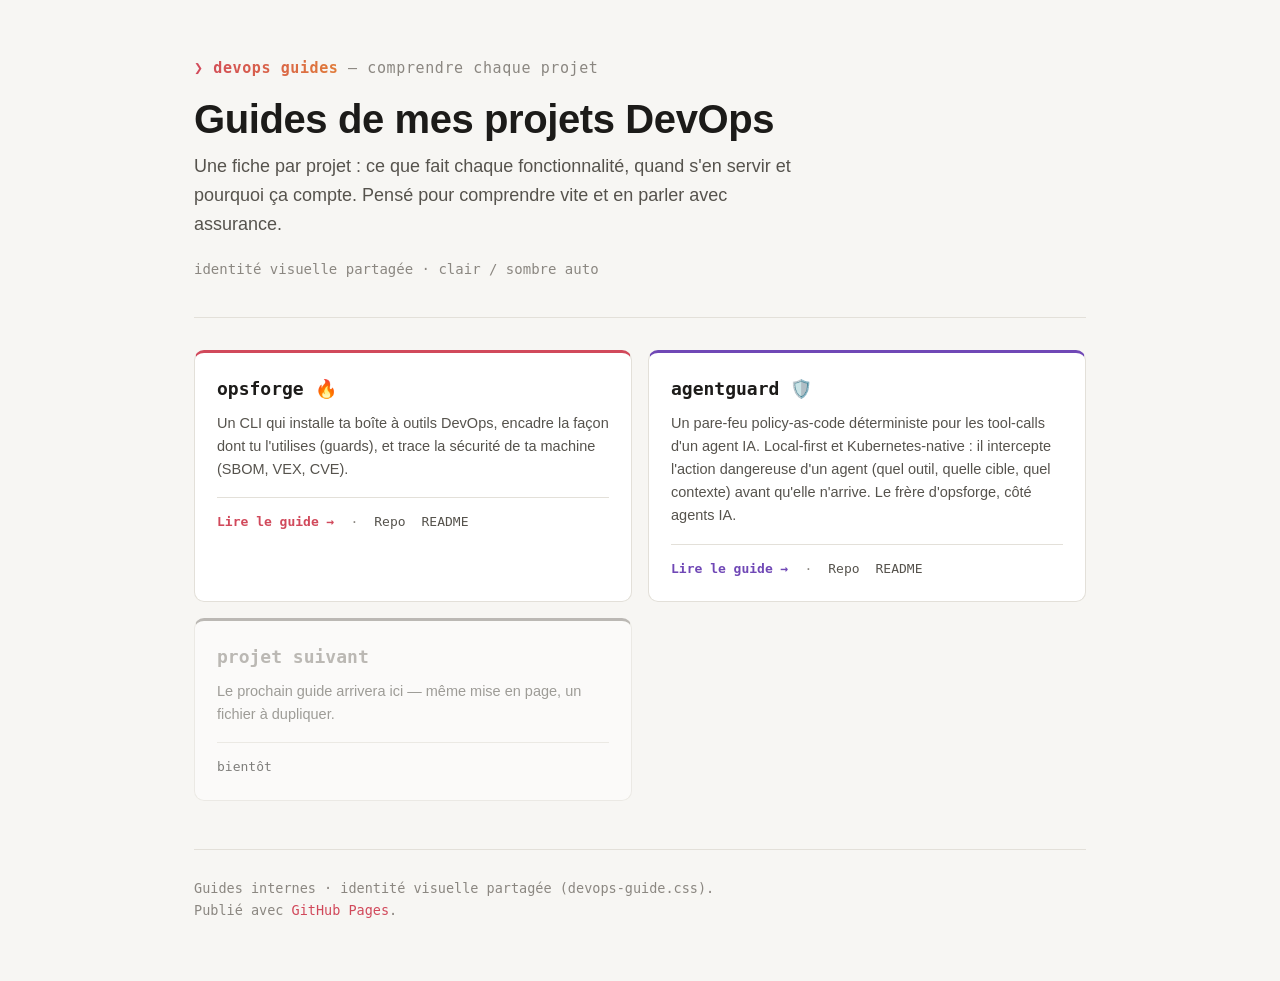
==== index.html @ b91005b6 "docs: list agentguard on the hub index" ====
<!DOCTYPE html>
<html lang="fr">
<head>
<meta charset="utf-8">
<meta name="viewport" content="width=device-width, initial-scale=1">
<title>DevOps — guides de projets</title>
<link rel="stylesheet" href="devops-guide.css">
<style>
  :root { --accent: #d1495b; --accent-2: #e07b39; }
  .grid { display: grid; grid-template-columns: repeat(auto-fill, minmax(300px, 1fr)); gap: 16px; margin-top: 8px; }
  .proj {
    display: flex; flex-direction: column;
    background: var(--surface); border: 1px solid var(--line);
    border-radius: var(--radius); padding: 22px; border-top: 3px solid var(--dot);
    transition: border-color .15s;
  }
  .proj:hover { border-color: var(--dot); }
  .proj .name { font-family: var(--mono); font-weight: 700; font-size: 18px; }
  .proj .desc { color: var(--ink-soft); font-size: 14.5px; margin-top: 8px; }
  /* la rangée de liens en bas de carte */
  .proj .links {
    display: flex; flex-wrap: wrap; gap: 8px 16px; align-items: center;
    margin-top: 16px; padding-top: 14px; border-top: 1px solid var(--line);
    font-family: var(--mono); font-size: 13px;
  }
  .proj .links a { color: var(--dot); text-decoration: none; }
  .proj .links a:hover { text-decoration: underline; }
  .proj .links a.muted { color: var(--ink-soft); }
  .proj .links .sep { color: var(--ink-faint); }
  .soon { opacity: .55; }
  .soon .name, .soon .links a { color: var(--ink-faint) !important; }
</style>
</head>
<body>
<div class="wrap">

  <header>
    <div class="brand"><b>❯ devops guides</b> — comprendre chaque projet</div>
    <h1>Guides de mes projets DevOps</h1>
    <p class="lede">Une fiche par projet : ce que fait chaque fonctionnalité, quand s'en servir et pourquoi ça compte. Pensé pour comprendre vite et en parler avec assurance.</p>
    <div class="meta">identité visuelle partagée · clair / sombre auto</div>
  </header>

  <div class="grid" style="margin-top:32px;">

    <article class="proj" style="--dot:var(--accent)">
      <div class="name">opsforge 🔥</div>
      <div class="desc">Un CLI qui installe ta boîte à outils DevOps, encadre la façon dont tu l'utilises (guards), et trace la sécurité de ta machine (SBOM, VEX, CVE).</div>
      <div class="links">
        <a href="opsforge-guide.html"><strong>Lire le guide →</strong></a>
        <span class="sep">·</span>
        <a class="muted" href="https://github.com/Mrg77/opsforge" target="_blank" rel="noopener">Repo</a>
        <a class="muted" href="https://github.com/Mrg77/opsforge#readme" target="_blank" rel="noopener">README</a>
      </div>
    </article>

    <article class="proj" style="--dot:var(--d-2)">
      <div class="name">agentguard 🛡️</div>
      <div class="desc">Un pare-feu policy-as-code déterministe pour les tool-calls d'un agent IA. Local-first et Kubernetes-native : il intercepte l'action dangereuse d'un agent (quel outil, quelle cible, quel contexte) avant qu'elle n'arrive. Le frère d'opsforge, côté agents IA.</div>
      <div class="links">
        <a href="agentguard-guide.html"><strong>Lire le guide →</strong></a>
        <span class="sep">·</span>
        <a class="muted" href="https://github.com/Mrg77/agentguard" target="_blank" rel="noopener">Repo</a>
        <a class="muted" href="https://github.com/Mrg77/agentguard#readme" target="_blank" rel="noopener">README</a>
      </div>
    </article>

    <article class="proj soon" style="--dot:var(--ink-faint)">
      <div class="name">projet suivant</div>
      <div class="desc">Le prochain guide arrivera ici — même mise en page, un fichier à dupliquer.</div>
      <div class="links"><span>bientôt</span></div>
    </article>

  </div>

  <footer>
    Guides internes · identité visuelle partagée (devops-guide.css).<br>
    Publié avec <a class="plain" href="https://pages.github.com/">GitHub Pages</a>.
  </footer>

</div>
</body>
</html>
---- devops-guide.css ----
/* ============================================================================
   DevOps Project Guide — design system partagé
   ----------------------------------------------------------------------------
   Une seule feuille de style pour donner la même identité visuelle à toutes
   tes pages de guide projet. Duplique une page, change le contenu, garde ce
   fichier tel quel.

   Comment personnaliser la couleur d'accent par projet :
     dans le HEAD de la page, apres ce CSS, ajoute une balise style avec
       :root { --accent: #4f9cd0; --accent-2: #6fd0c0; }
   ========================================================================== */

:root {
  /* --- neutres (chauds, choisis, pas du gris pur) --- */
  --bg:        #f7f6f3;
  --surface:   #ffffff;
  --surface-2: #f0eee9;
  --ink:       #1c1b19;
  --ink-soft:  #56534d;
  --ink-faint: #8b8781;
  --line:      #e3e0d9;
  --code-bg:   #f4f2ee;
  --code-ink:  #7a2231;

  /* --- accent du projet (surcharge par page) --- */
  --accent:    #d1495b;
  --accent-2:  #e07b39;

  /* --- couleurs de domaine (catégoriser les sections) --- */
  --d-1: #2f6f4f;   /* vert   */
  --d-2: #7048b6;   /* violet */
  --d-3: #b5532a;   /* orange */
  --d-4: #2a6b8f;   /* bleu   */
  --d-5: #8a6d1f;   /* ocre   */

  /* --- sémantique (état : bon / attention / critique) --- */
  --good: #2f6f4f;
  --warn: #b07d1a;
  --crit: #b23a48;

  --radius: 10px;
  --maxw: 940px;
  --mono: ui-monospace, "SF Mono", "JetBrains Mono", "DejaVu Sans Mono", monospace;
  --sans: -apple-system, BlinkMacSystemFont, "Segoe UI", Roboto, Helvetica, Arial, sans-serif;
}

@media (prefers-color-scheme: dark) {
  :root {
    --bg:#14171c; --surface:#1b1f26; --surface-2:#21262e; --ink:#ecebe8;
    --ink-soft:#b3b0a9; --ink-faint:#7d7a73; --line:#2a2f38;
    --code-bg:#12151a; --code-ink:#ff9db0;
    --accent:#ff6b81; --accent-2:#ff9d3d;
    --d-1:#4fb07a; --d-2:#b18cf0; --d-3:#f0894f; --d-4:#5aa9d0; --d-5:#d8b84a;
    --good:#4fb07a; --warn:#e0b34a; --crit:#ff6b81;
  }
}
/* le toggle de thème du lecteur doit gagner sur la préférence OS, dans les 2 sens */
:root[data-theme="light"] {
  --bg:#f7f6f3; --surface:#ffffff; --surface-2:#f0eee9; --ink:#1c1b19;
  --ink-soft:#56534d; --ink-faint:#8b8781; --line:#e3e0d9; --code-bg:#f4f2ee; --code-ink:#7a2231;
  --accent:#d1495b; --accent-2:#e07b39;
  --d-1:#2f6f4f; --d-2:#7048b6; --d-3:#b5532a; --d-4:#2a6b8f; --d-5:#8a6d1f;
  --good:#2f6f4f; --warn:#b07d1a; --crit:#b23a48;
}
:root[data-theme="dark"] {
  --bg:#14171c; --surface:#1b1f26; --surface-2:#21262e; --ink:#ecebe8;
  --ink-soft:#b3b0a9; --ink-faint:#7d7a73; --line:#2a2f38; --code-bg:#12151a; --code-ink:#ff9db0;
  --accent:#ff6b81; --accent-2:#ff9d3d;
  --d-1:#4fb07a; --d-2:#b18cf0; --d-3:#f0894f; --d-4:#5aa9d0; --d-5:#d8b84a;
  --good:#4fb07a; --warn:#e0b34a; --crit:#ff6b81;
}

* { box-sizing: border-box; }
html { scroll-behavior: smooth; }
@media (prefers-reduced-motion: reduce) { html { scroll-behavior: auto; } }

body {
  margin: 0; background: var(--bg); color: var(--ink);
  font-family: var(--sans); line-height: 1.6;
  -webkit-font-smoothing: antialiased;
}
.wrap { max-width: var(--maxw); margin: 0 auto; padding: 0 24px; }

/* ---- en-tête ---- */
header { padding: 56px 0 36px; border-bottom: 1px solid var(--line); }
.brand { font-family: var(--mono); font-size: 15px; letter-spacing: .04em; color: var(--ink-faint); }
.brand b {
  color: transparent; font-weight: 800;
  background: linear-gradient(90deg, var(--accent), var(--accent-2));
  -webkit-background-clip: text; background-clip: text;
}
h1 {
  font-size: clamp(28px, 5vw, 40px); line-height: 1.15; margin: 16px 0 10px;
  text-wrap: balance; letter-spacing: -0.01em;
}
.lede { font-size: 18px; color: var(--ink-soft); max-width: 62ch; margin: 0; }
.meta { margin-top: 20px; font-size: 14px; color: var(--ink-faint); font-family: var(--mono); }

/* ---- encadré pitch ---- */
.pitch {
  margin: 32px 0; padding: 20px 22px; background: var(--surface);
  border: 1px solid var(--line); border-left: 3px solid var(--accent);
  border-radius: var(--radius);
}
.pitch p { margin: 0; font-size: 16.5px; }
.pitch strong { color: var(--accent); }

/* ---- intro courte au-dessus d'un bloc ---- */
.intro { color: var(--ink-soft); font-size: 15.5px; max-width: 62ch; }

/* ---- triptyque (3 rôles / 3 piliers) ---- */
.trio { display: grid; grid-template-columns: repeat(3, 1fr); gap: 14px; margin: 8px 0 4px; }
@media (max-width: 680px) { .trio { grid-template-columns: 1fr; } }
.trio .t { background: var(--surface); border: 1px solid var(--line); border-radius: var(--radius); padding: 16px 18px; }
.trio .t .ic { font-size: 22px; }
.trio .t h4 { margin: 8px 0 4px; font-size: 16px; }
.trio .t p { margin: 0; font-size: 14.5px; color: var(--ink-soft); }

/* ---- navigation par domaine (pastilles colorées) ---- */
nav.toc { margin: 28px 0 8px; display: flex; flex-wrap: wrap; gap: 8px; }
nav.toc a {
  text-decoration: none; font-size: 13.5px; font-family: var(--mono);
  padding: 6px 11px; border-radius: 999px; border: 1px solid var(--line);
  color: var(--ink-soft); background: var(--surface); transition: border-color .15s, color .15s;
}
nav.toc a:hover { border-color: var(--dot); color: var(--ink); }
nav.toc a::before {
  content: ""; display: inline-block; width: 8px; height: 8px; border-radius: 50%;
  background: var(--dot); margin-right: 7px; vertical-align: middle;
}

/* ---- sections de domaine ---- */
section.domain { padding: 40px 0 8px; border-top: 1px solid var(--line); margin-top: 20px; }
section.domain:first-of-type { border-top: none; }
.domain-head { display: flex; align-items: baseline; gap: 12px; flex-wrap: wrap; }
.domain-head h2 {
  font-size: 22px; margin: 0; letter-spacing: -0.01em;
  padding-left: 14px; border-left: 4px solid var(--dot);
}
.domain-head .count { font-family: var(--mono); font-size: 13px; color: var(--ink-faint); }
.domain-sub { color: var(--ink-soft); margin: 10px 0 24px; max-width: 60ch; font-size: 15.5px; padding-left: 14px; }

/* ---- carte de fonctionnalité ---- */
.cards { display: grid; gap: 16px; }
.card {
  background: var(--surface); border: 1px solid var(--line);
  border-radius: var(--radius); padding: 20px 22px; position: relative;
  border-top: 3px solid var(--dot);
}
.cmd {
  font-family: var(--mono); font-size: 15px; font-weight: 600;
  color: var(--code-ink); background: var(--code-bg);
  padding: 5px 10px; border-radius: 6px; display: inline-block;
  border: 1px solid var(--line); word-break: break-word;
}
.card h3 { margin: 0 0 6px; font-size: 15px; font-family: var(--mono); font-weight: 600; }
.rows { display: grid; gap: 10px; margin-top: 14px; }
.row { display: grid; grid-template-columns: 130px 1fr; gap: 12px; align-items: start; }
@media (max-width: 560px) { .row { grid-template-columns: 1fr; gap: 3px; } }
.row .k {
  font-size: 12px; text-transform: uppercase; letter-spacing: .06em;
  color: var(--dot); font-weight: 700; padding-top: 2px;
}
.row .v { color: var(--ink-soft); font-size: 15px; }
.row .v strong { color: var(--ink); font-weight: 600; }

/* ---- encadré secondaire (note, astuce, "à retenir") ---- */
.note {
  margin-top: 14px; padding: 12px 14px; border-radius: 8px;
  background: var(--surface-2); font-size: 14px; color: var(--ink-soft);
  border: 1px dashed var(--line);
}
.note b { color: var(--accent); font-weight: 700; }

/* ---- pastilles d'état / de tag ---- */
.pill {
  display: inline-block; font-family: var(--mono); font-size: 11.5px; font-weight: 700;
  padding: 2px 8px; border-radius: 999px; letter-spacing: .02em; vertical-align: middle;
}
.pill.accent { color: var(--accent); background: color-mix(in srgb, var(--accent) 14%, transparent); }
.pill.tag    { color: var(--d-3);   background: color-mix(in srgb, var(--d-3) 16%, transparent); }
.pill.good   { color: var(--good);  background: color-mix(in srgb, var(--good) 16%, transparent); }
.pill.warn   { color: var(--warn);  background: color-mix(in srgb, var(--warn) 18%, transparent); }
.pill.crit   { color: var(--crit);  background: color-mix(in srgb, var(--crit) 16%, transparent); }

/* ---- bloc démo terminal ---- */
.demo-block { margin: 18px 0 6px; }
.demo-title {
  font-family: var(--mono); font-size: 12px; font-weight: 700; letter-spacing: .03em;
  text-transform: uppercase; color: var(--d-2); margin-bottom: 8px;
}
.term {
  font-family: var(--mono); font-size: 12.5px; line-height: 1.55;
  background: var(--code-bg); color: var(--ink); border: 1px solid var(--line);
  border-radius: 8px; padding: 14px 16px; overflow-x: auto; white-space: pre;
  tab-size: 2;
}
.term .c     { color: var(--ink-faint); font-style: italic; }   /* commentaire */
.term .s     { color: var(--d-1); }                             /* chaîne / flag */
.term .k2    { color: var(--d-4); }                             /* clé JSON */
.term .warn2 { color: var(--warn); font-weight: 700; }          /* action confirm */
.demo-cap { margin: 10px 2px 0; font-size: 13.5px; color: var(--ink-soft); }

/* ---- utilitaires ---- */
footer {
  margin-top: 48px; padding: 28px 0 60px; border-top: 1px solid var(--line);
  color: var(--ink-faint); font-size: 13.5px; font-family: var(--mono);
}
a.plain { color: var(--accent); text-decoration: none; }
a.plain:hover { text-decoration: underline; }
code.inline { font-family: var(--mono); font-size: .92em; background: var(--code-bg); padding: 1px 5px; border-radius: 4px; border: 1px solid var(--line); }
:focus-visible { outline: 2px solid var(--accent); outline-offset: 2px; border-radius: 4px; }
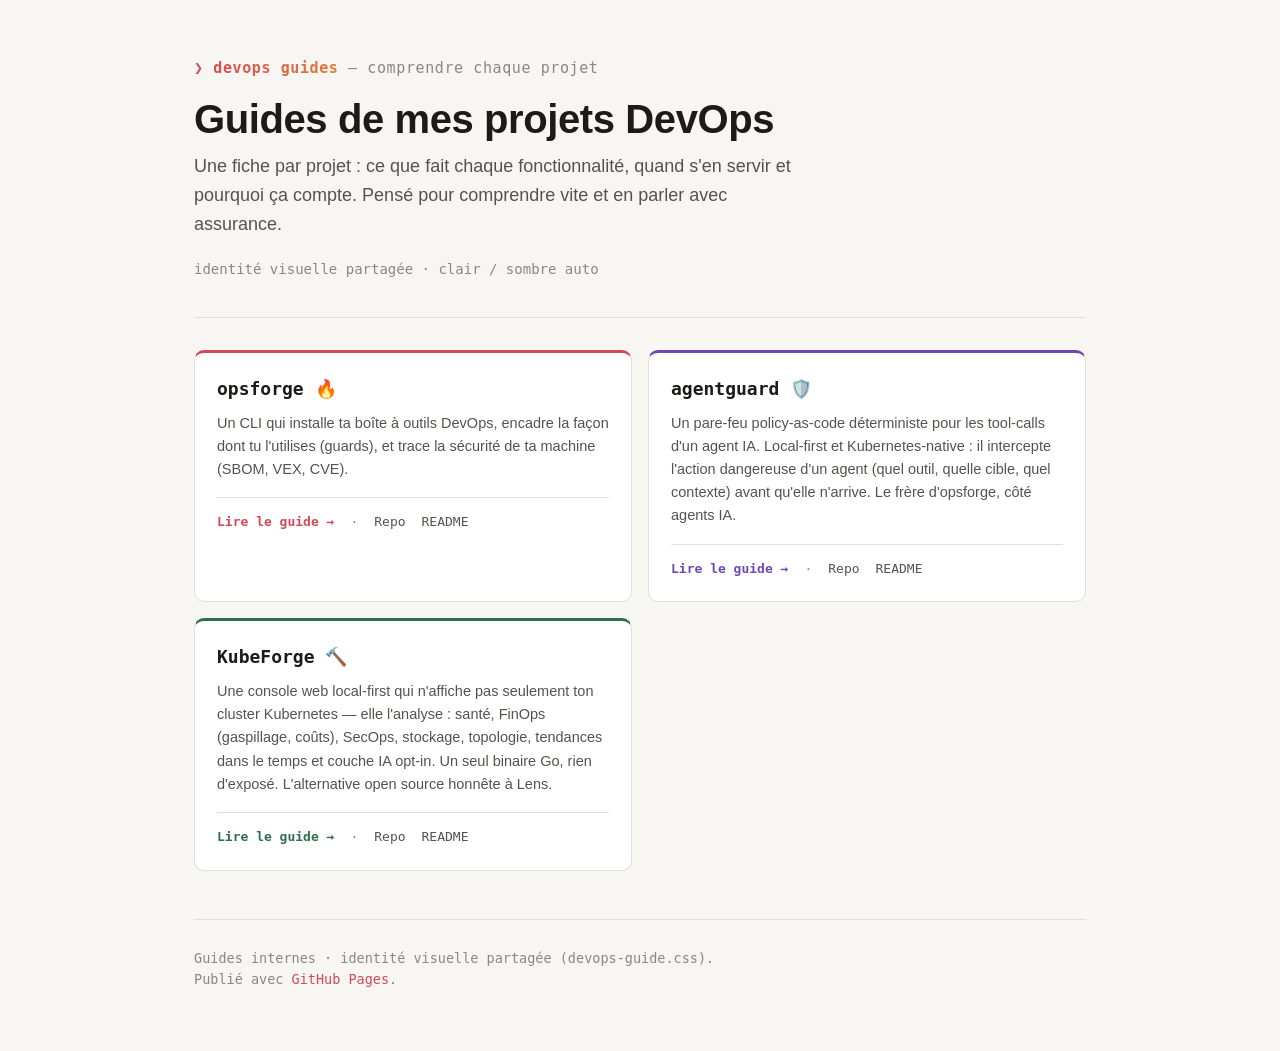
==== commit 08061921: "docs(kubeforge): add KubeForge card + full feature guide Third project joins the hub. The guide foll" ====
--- a/index.html
+++ b/index.html
@@ -65,10 +65,15 @@
       </div>
     </article>
 
-    <article class="proj soon" style="--dot:var(--ink-faint)">
-      <div class="name">projet suivant</div>
-      <div class="desc">Le prochain guide arrivera ici — même mise en page, un fichier à dupliquer.</div>
-      <div class="links"><span>bientôt</span></div>
+    <article class="proj" style="--dot:var(--d-1)">
+      <div class="name">KubeForge 🔨</div>
+      <div class="desc">Une console web local-first qui n'affiche pas seulement ton cluster Kubernetes — elle l'analyse : santé, FinOps (gaspillage, coûts), SecOps, stockage, topologie, tendances dans le temps et couche IA opt-in. Un seul binaire Go, rien d'exposé. L'alternative open source honnête à Lens.</div>
+      <div class="links">
+        <a href="kubeforge-guide.html"><strong>Lire le guide →</strong></a>
+        <span class="sep">·</span>
+        <a class="muted" href="https://github.com/Mrg77/kubeforge" target="_blank" rel="noopener">Repo</a>
+        <a class="muted" href="https://github.com/Mrg77/kubeforge#readme" target="_blank" rel="noopener">README</a>
+      </div>
     </article>
 
   </div>
--- a/devops-guide.css
+++ b/devops-guide.css
@@ -185,6 +185,8 @@
 
 /* ---- bloc démo terminal ---- */
 .demo-block { margin: 18px 0 6px; }
+/* encart qui compare deux modes (réutilise le style terminal) */
+.modes-note { margin: 6px 0 22px; }
 .demo-title {
   font-family: var(--mono); font-size: 12px; font-weight: 700; letter-spacing: .03em;
   text-transform: uppercase; color: var(--d-2); margin-bottom: 8px;
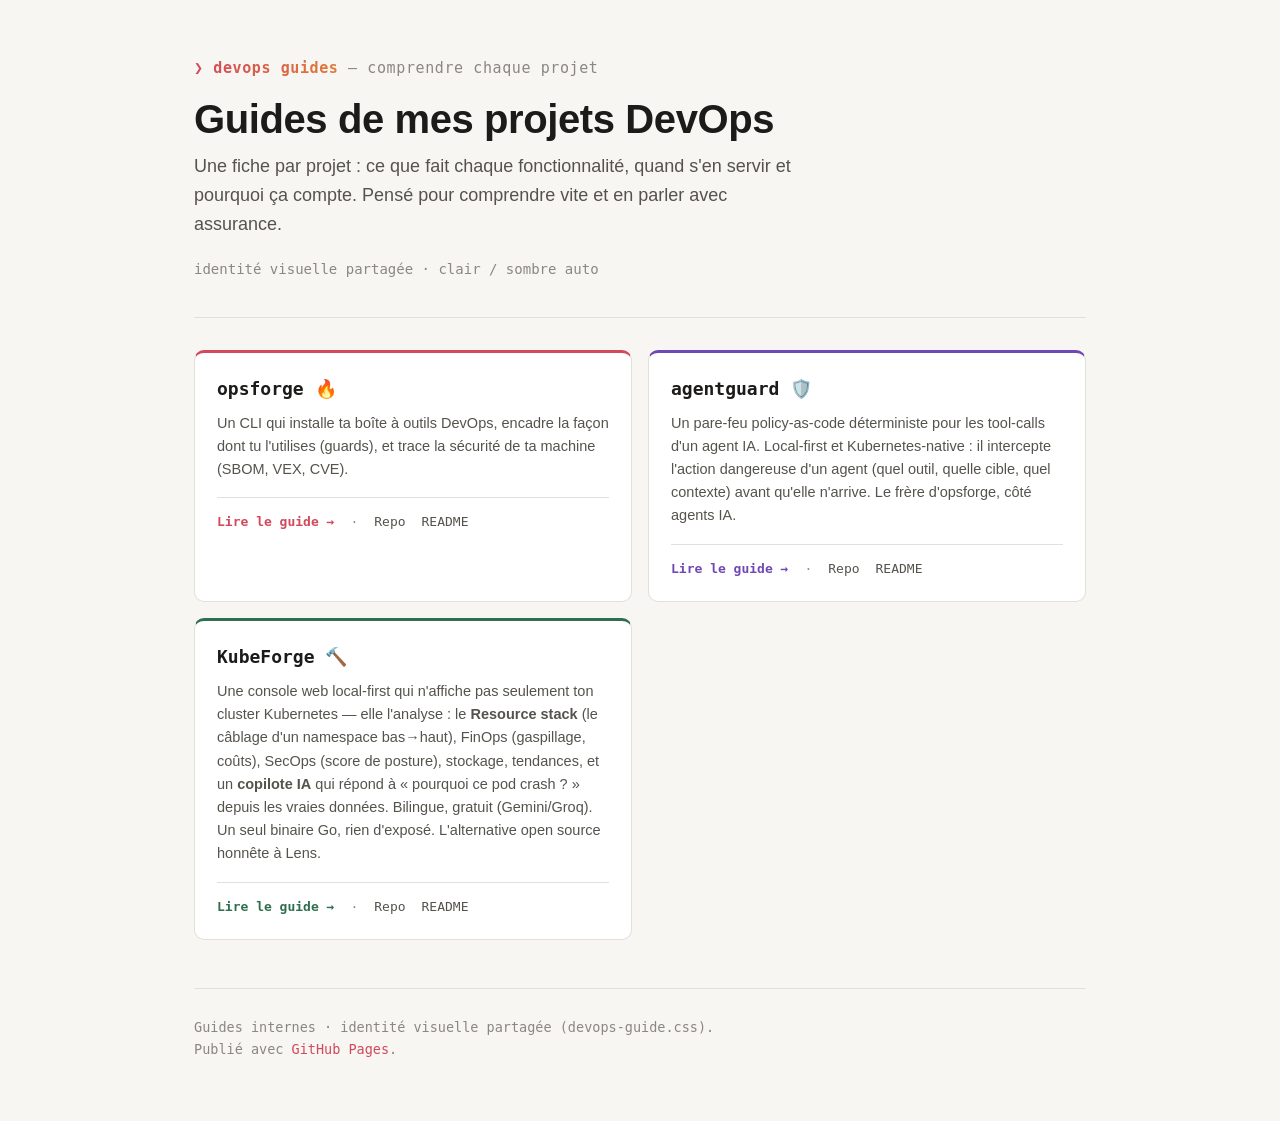
==== commit 6178ce4a: "docs: sharpen the KubeForge hub card with its flagship features Highlights the Resource stack and th" ====
--- a/index.html
+++ b/index.html
@@ -67,7 +67,7 @@
 
     <article class="proj" style="--dot:var(--d-1)">
       <div class="name">KubeForge 🔨</div>
-      <div class="desc">Une console web local-first qui n'affiche pas seulement ton cluster Kubernetes — elle l'analyse : santé, FinOps (gaspillage, coûts), SecOps, stockage, topologie, tendances dans le temps et couche IA opt-in. Un seul binaire Go, rien d'exposé. L'alternative open source honnête à Lens.</div>
+      <div class="desc">Une console web local-first qui n'affiche pas seulement ton cluster Kubernetes — elle l'analyse : le <strong>Resource stack</strong> (le câblage d'un namespace bas→haut), FinOps (gaspillage, coûts), SecOps (score de posture), stockage, tendances, et un <strong>copilote IA</strong> qui répond à « pourquoi ce pod crash ? » depuis les vraies données. Bilingue, gratuit (Gemini/Groq). Un seul binaire Go, rien d'exposé. L'alternative open source honnête à Lens.</div>
       <div class="links">
         <a href="kubeforge-guide.html"><strong>Lire le guide →</strong></a>
         <span class="sep">·</span>
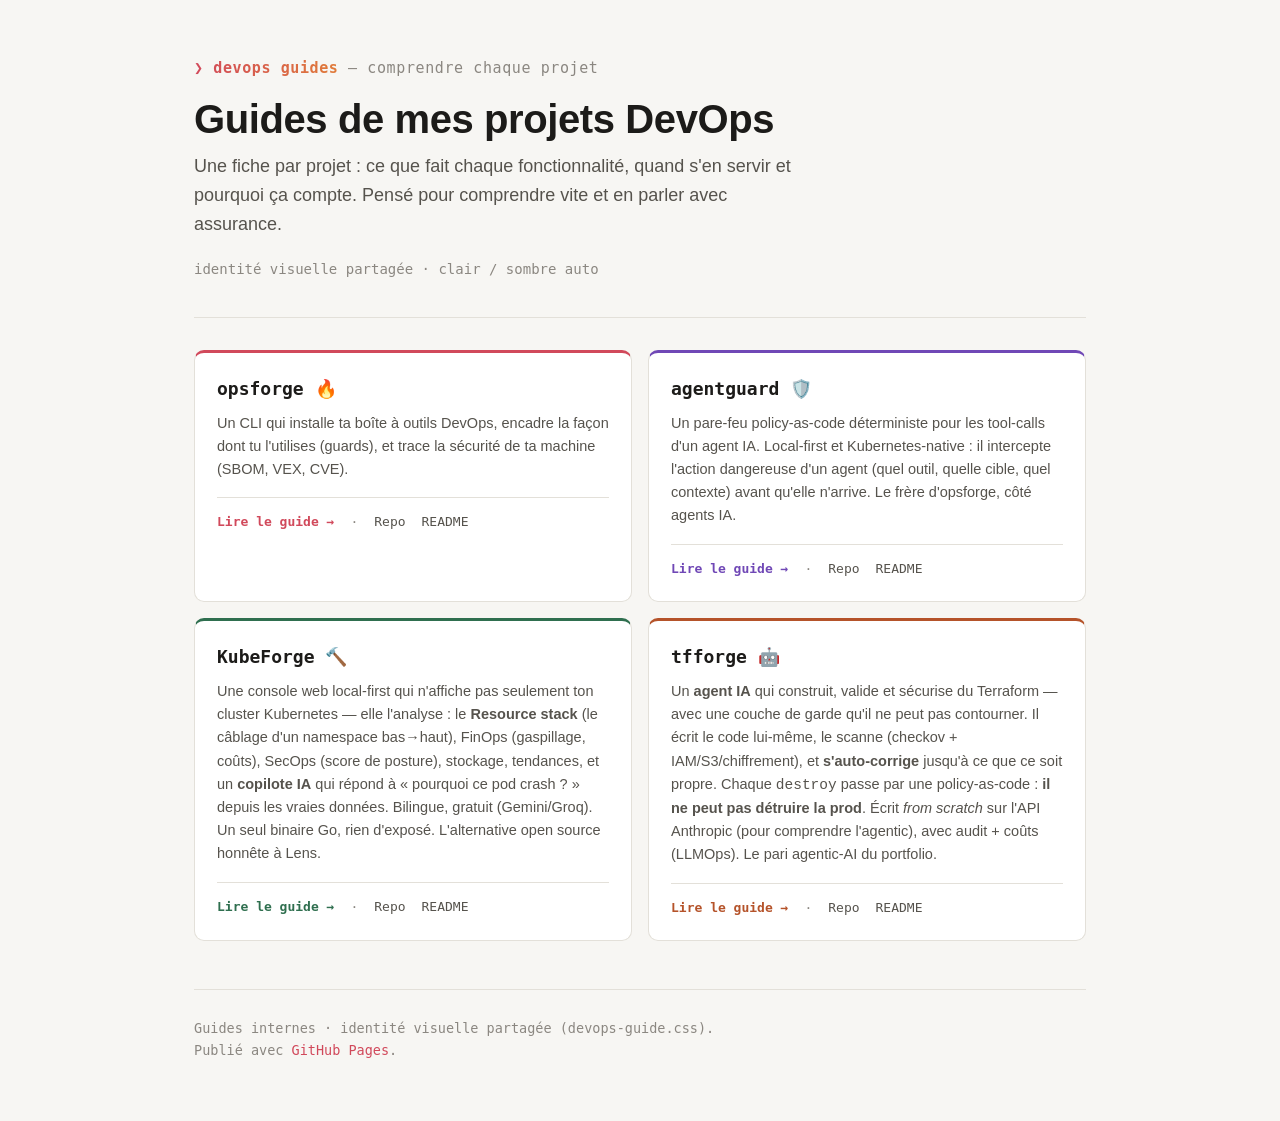
==== commit 109e6c85: "docs(tfforge): add tfforge guide + hub card The portfolio's agentic-AI project: a from-scratch Terra" ====
--- a/index.html
+++ b/index.html
@@ -76,6 +76,17 @@
       </div>
     </article>
 
+    <article class="proj" style="--dot:var(--d-3)">
+      <div class="name">tfforge 🤖</div>
+      <div class="desc">Un <strong>agent IA</strong> qui construit, valide et sécurise du Terraform — avec une couche de garde qu'il ne peut pas contourner. Il écrit le code lui-même, le scanne (checkov + IAM/S3/chiffrement), et <strong>s'auto-corrige</strong> jusqu'à ce que ce soit propre. Chaque <code>destroy</code> passe par une policy-as-code : <strong>il ne peut pas détruire la prod</strong>. Écrit <em>from scratch</em> sur l'API Anthropic (pour comprendre l'agentic), avec audit + coûts (LLMOps). Le pari agentic-AI du portfolio.</div>
+      <div class="links">
+        <a href="tfforge-guide.html"><strong>Lire le guide →</strong></a>
+        <span class="sep">·</span>
+        <a class="muted" href="https://github.com/Mrg77/tfforge" target="_blank" rel="noopener">Repo</a>
+        <a class="muted" href="https://github.com/Mrg77/tfforge#readme" target="_blank" rel="noopener">README</a>
+      </div>
+    </article>
+
   </div>
 
   <footer>
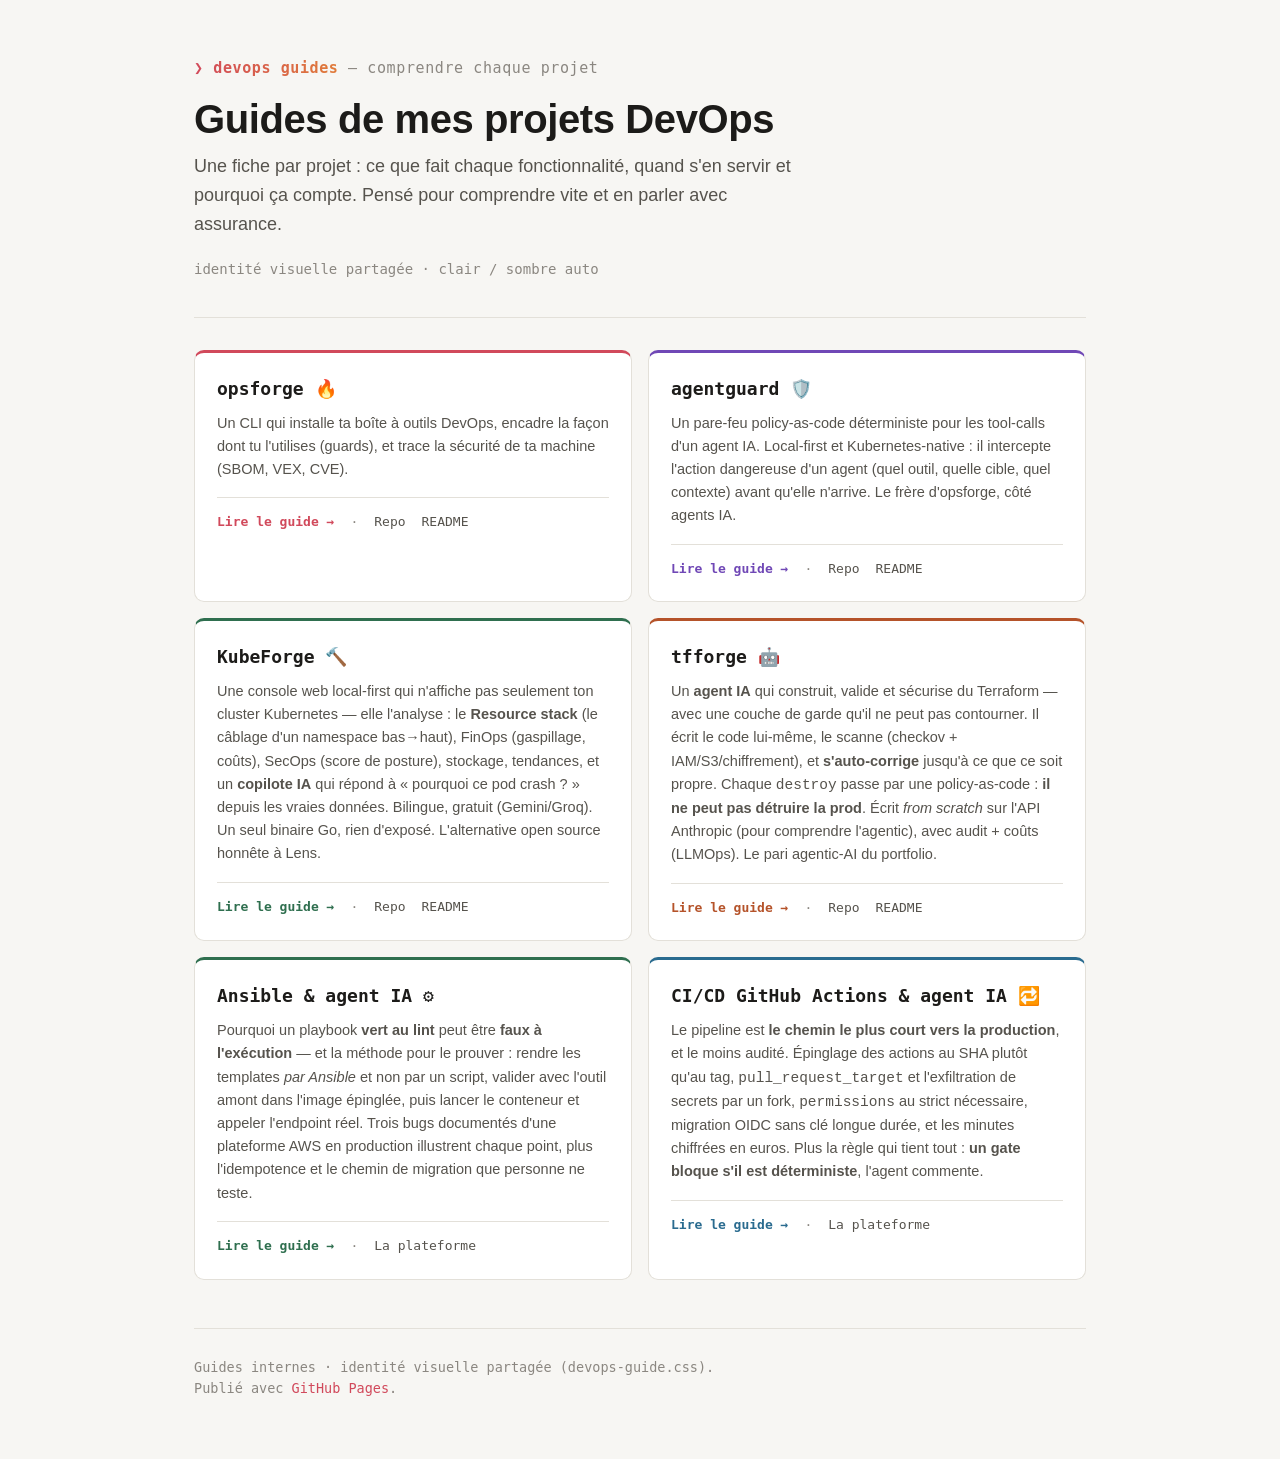
==== commit d714444e: "docs(ansible,ci): two practice guides — validating by running, hardening pipelines Two guides in the" ====
--- a/index.html
+++ b/index.html
@@ -87,6 +87,26 @@
       </div>
     </article>
 
+    <article class="proj" style="--dot:var(--d-1)">
+      <div class="name">Ansible &amp; agent IA ⚙️</div>
+      <div class="desc">Pourquoi un playbook <strong>vert au lint</strong> peut être <strong>faux à l'exécution</strong> — et la méthode pour le prouver : rendre les templates <em>par Ansible</em> et non par un script, valider avec l'outil amont dans l'image épinglée, puis lancer le conteneur et appeler l'endpoint réel. Trois bugs documentés d'une plateforme AWS en production illustrent chaque point, plus l'idempotence et le chemin de migration que personne ne teste.</div>
+      <div class="links">
+        <a href="ansforge-guide.html"><strong>Lire le guide →</strong></a>
+        <span class="sep">·</span>
+        <a class="muted" href="https://github.com/Mrg77/POC-TF" target="_blank" rel="noopener">La plateforme</a>
+      </div>
+    </article>
+
+    <article class="proj" style="--dot:var(--d-4)">
+      <div class="name">CI/CD GitHub Actions &amp; agent IA 🔁</div>
+      <div class="desc">Le pipeline est <strong>le chemin le plus court vers la production</strong>, et le moins audité. Épinglage des actions au SHA plutôt qu'au tag, <code>pull_request_target</code> et l'exfiltration de secrets par un fork, <code>permissions</code> au strict nécessaire, migration OIDC sans clé longue durée, et les minutes chiffrées en euros. Plus la règle qui tient tout : <strong>un gate bloque s'il est déterministe</strong>, l'agent commente.</div>
+      <div class="links">
+        <a href="ciforge-guide.html"><strong>Lire le guide →</strong></a>
+        <span class="sep">·</span>
+        <a class="muted" href="https://github.com/Mrg77/POC-TF" target="_blank" rel="noopener">La plateforme</a>
+      </div>
+    </article>
+
   </div>
 
   <footer>
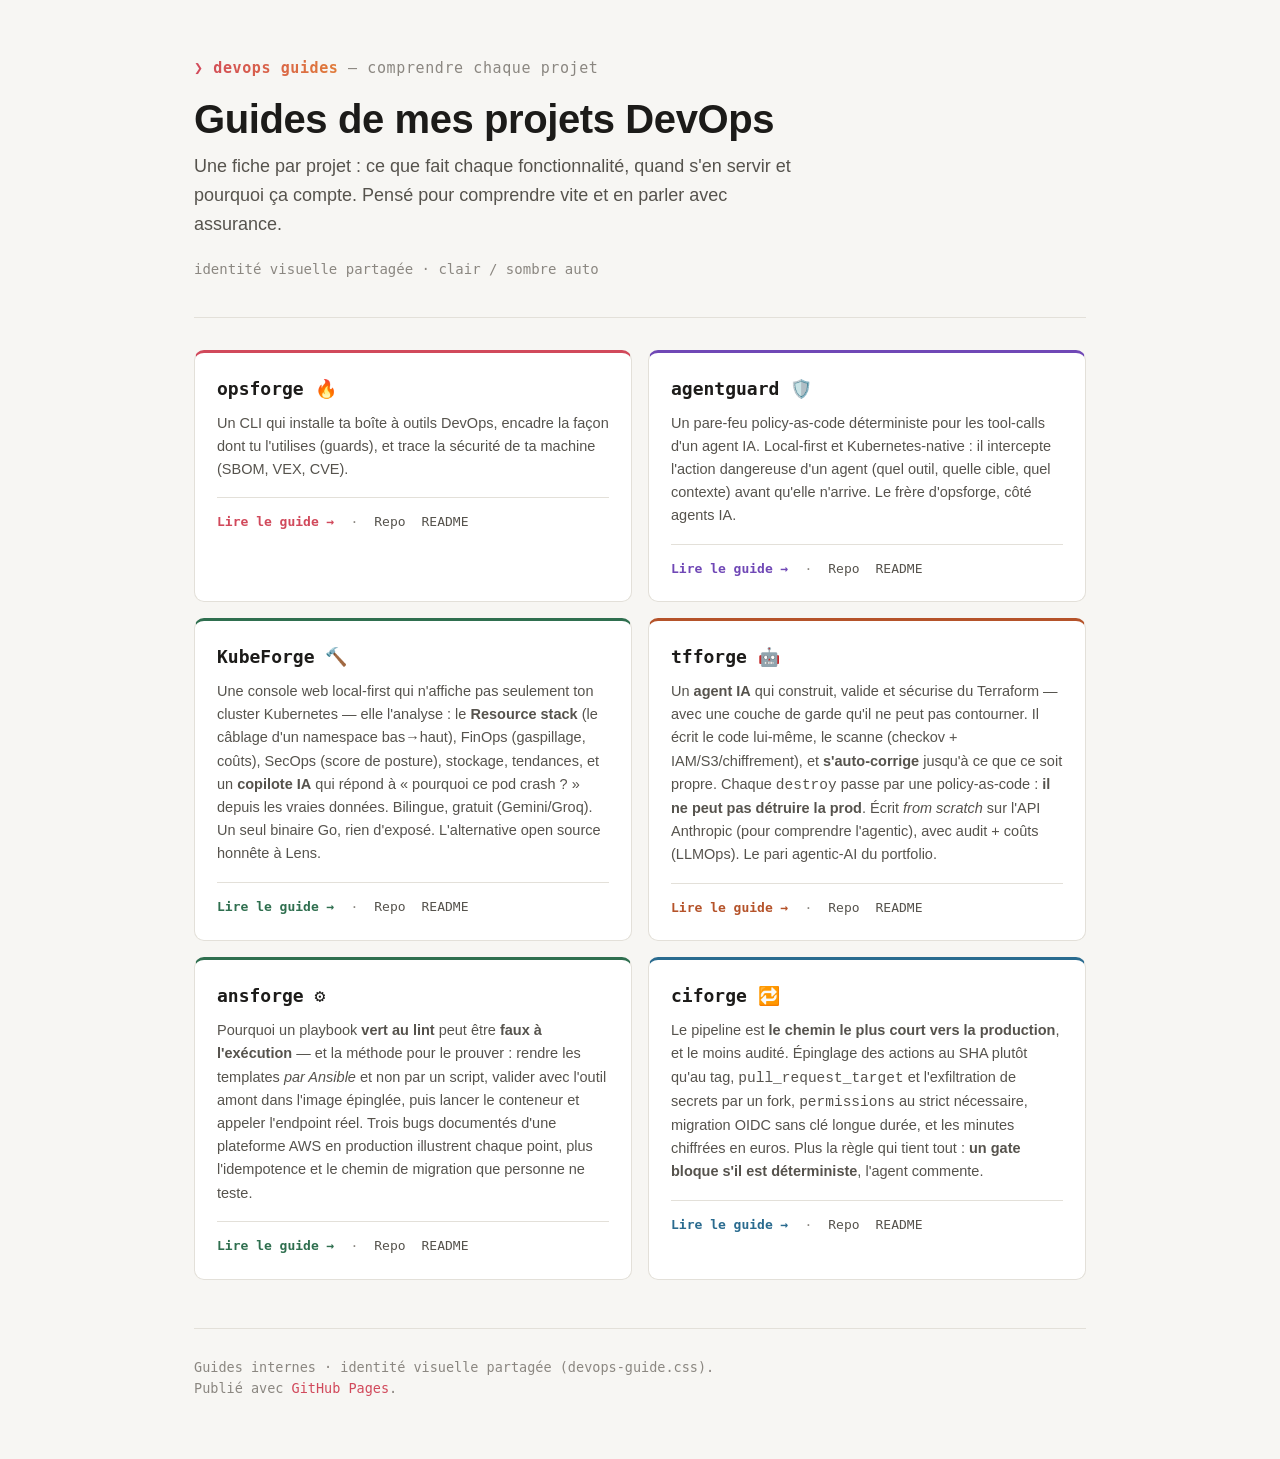
==== commit 1c283020: "docs(ansforge,ciforge): the tools now exist — point at their repos Both guides were written before t" ====
--- a/index.html
+++ b/index.html
@@ -88,22 +88,24 @@
     </article>
 
     <article class="proj" style="--dot:var(--d-1)">
-      <div class="name">Ansible &amp; agent IA ⚙️</div>
+      <div class="name">ansforge ⚙️</div>
       <div class="desc">Pourquoi un playbook <strong>vert au lint</strong> peut être <strong>faux à l'exécution</strong> — et la méthode pour le prouver : rendre les templates <em>par Ansible</em> et non par un script, valider avec l'outil amont dans l'image épinglée, puis lancer le conteneur et appeler l'endpoint réel. Trois bugs documentés d'une plateforme AWS en production illustrent chaque point, plus l'idempotence et le chemin de migration que personne ne teste.</div>
       <div class="links">
         <a href="ansforge-guide.html"><strong>Lire le guide →</strong></a>
         <span class="sep">·</span>
-        <a class="muted" href="https://github.com/Mrg77/POC-TF" target="_blank" rel="noopener">La plateforme</a>
+        <a class="muted" href="https://github.com/Mrg77/ansforge" target="_blank" rel="noopener">Repo</a>
+        <a class="muted" href="https://github.com/Mrg77/ansforge#readme" target="_blank" rel="noopener">README</a>
       </div>
     </article>
 
     <article class="proj" style="--dot:var(--d-4)">
-      <div class="name">CI/CD GitHub Actions &amp; agent IA 🔁</div>
+      <div class="name">ciforge 🔁</div>
       <div class="desc">Le pipeline est <strong>le chemin le plus court vers la production</strong>, et le moins audité. Épinglage des actions au SHA plutôt qu'au tag, <code>pull_request_target</code> et l'exfiltration de secrets par un fork, <code>permissions</code> au strict nécessaire, migration OIDC sans clé longue durée, et les minutes chiffrées en euros. Plus la règle qui tient tout : <strong>un gate bloque s'il est déterministe</strong>, l'agent commente.</div>
       <div class="links">
         <a href="ciforge-guide.html"><strong>Lire le guide →</strong></a>
         <span class="sep">·</span>
-        <a class="muted" href="https://github.com/Mrg77/POC-TF" target="_blank" rel="noopener">La plateforme</a>
+        <a class="muted" href="https://github.com/Mrg77/ciforge" target="_blank" rel="noopener">Repo</a>
+        <a class="muted" href="https://github.com/Mrg77/ciforge#readme" target="_blank" rel="noopener">README</a>
       </div>
     </article>
 
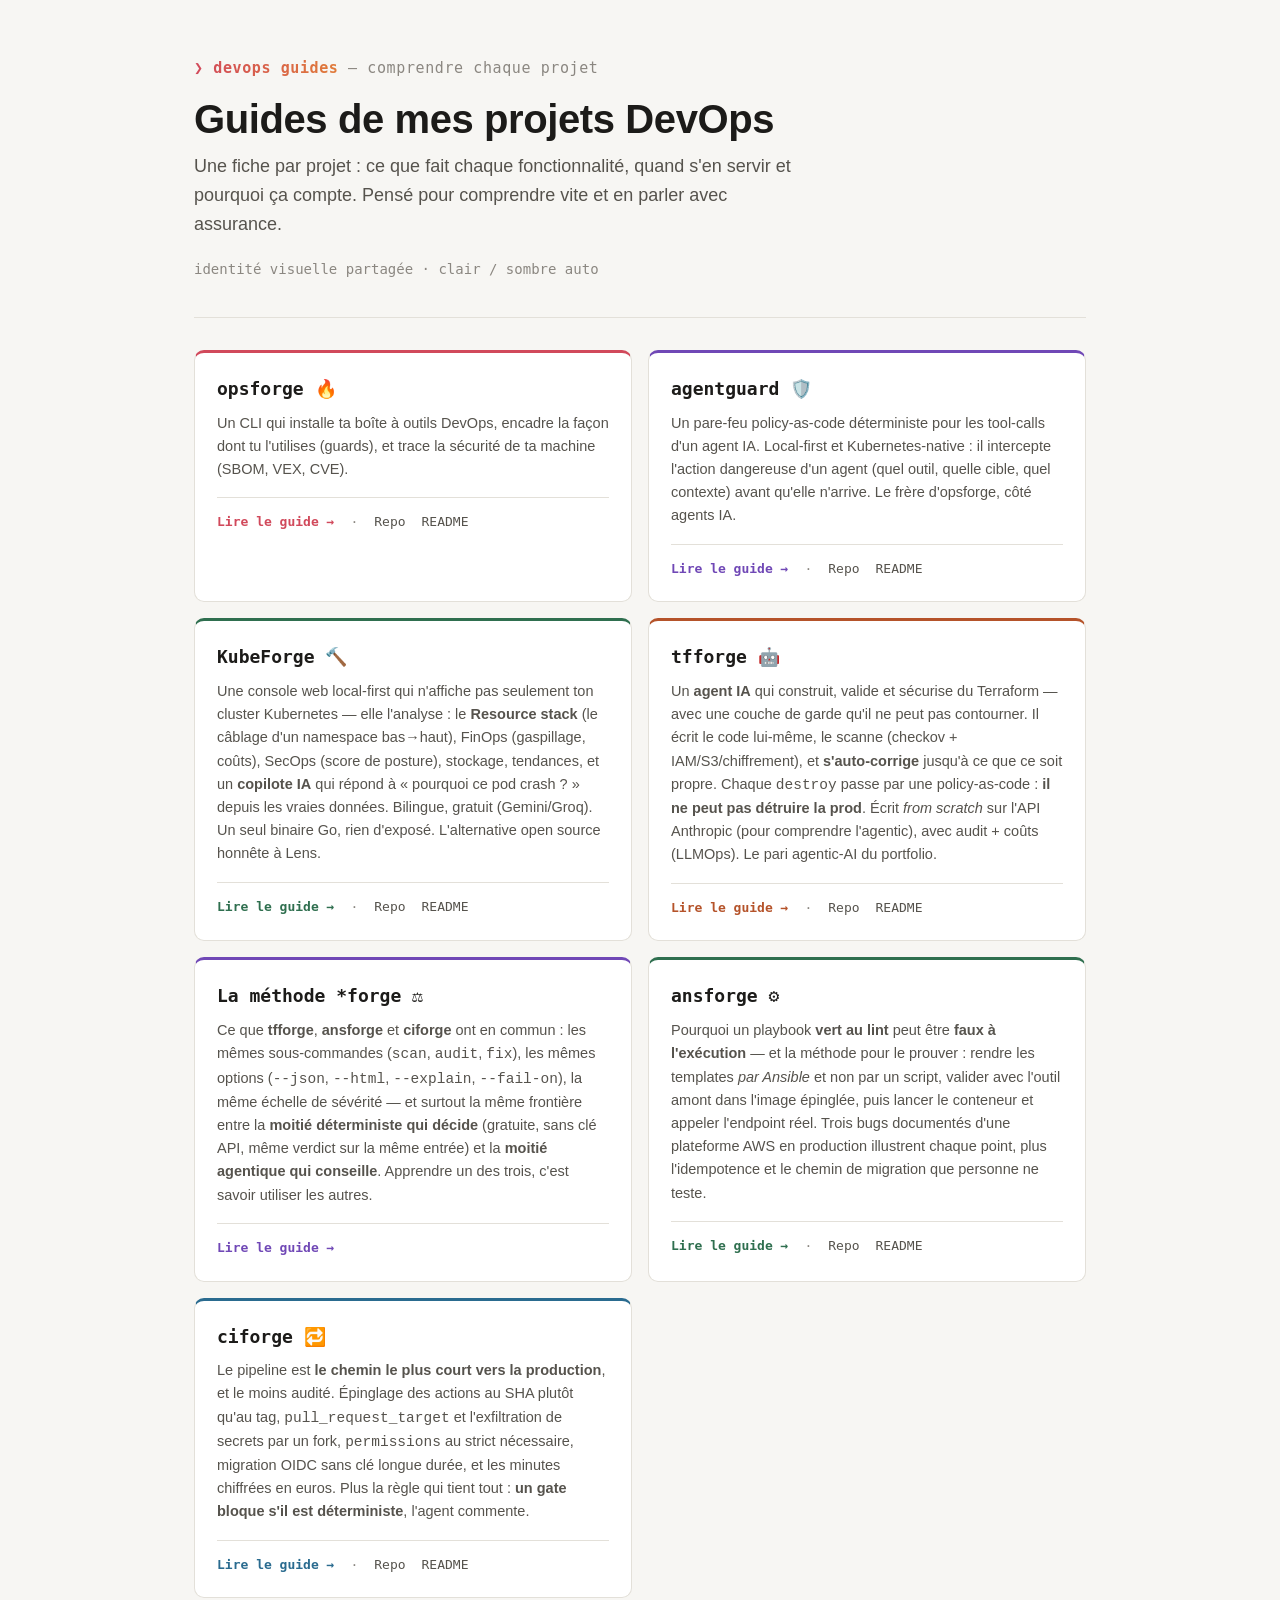
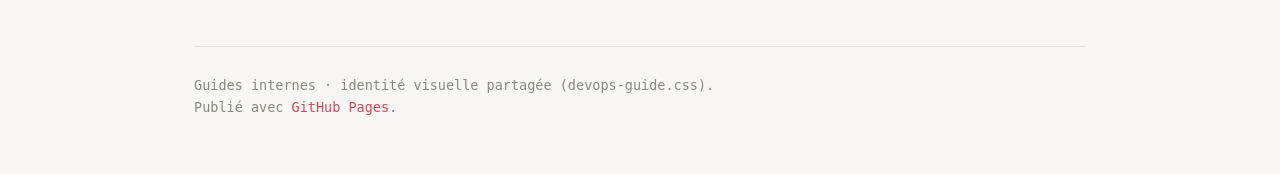
==== commit 5826eb95: "docs(method): the contract the three agents share tfforge, ansforge and ciforge look at different th" ====
--- a/index.html
+++ b/index.html
@@ -87,6 +87,14 @@
       </div>
     </article>
 
+    <article class="proj" style="--dot:var(--d-2)">
+      <div class="name">La méthode *forge ⚖️</div>
+      <div class="desc">Ce que <strong>tfforge</strong>, <strong>ansforge</strong> et <strong>ciforge</strong> ont en commun : les mêmes sous-commandes (<code>scan</code>, <code>audit</code>, <code>fix</code>), les mêmes options (<code>--json</code>, <code>--html</code>, <code>--explain</code>, <code>--fail-on</code>), la même échelle de sévérité — et surtout la même frontière entre la <strong>moitié déterministe qui décide</strong> (gratuite, sans clé API, même verdict sur la même entrée) et la <strong>moitié agentique qui conseille</strong>. Apprendre un des trois, c'est savoir utiliser les autres.</div>
+      <div class="links">
+        <a href="forge-method-guide.html"><strong>Lire le guide →</strong></a>
+      </div>
+    </article>
+
     <article class="proj" style="--dot:var(--d-1)">
       <div class="name">ansforge ⚙️</div>
       <div class="desc">Pourquoi un playbook <strong>vert au lint</strong> peut être <strong>faux à l'exécution</strong> — et la méthode pour le prouver : rendre les templates <em>par Ansible</em> et non par un script, valider avec l'outil amont dans l'image épinglée, puis lancer le conteneur et appeler l'endpoint réel. Trois bugs documentés d'une plateforme AWS en production illustrent chaque point, plus l'idempotence et le chemin de migration que personne ne teste.</div>
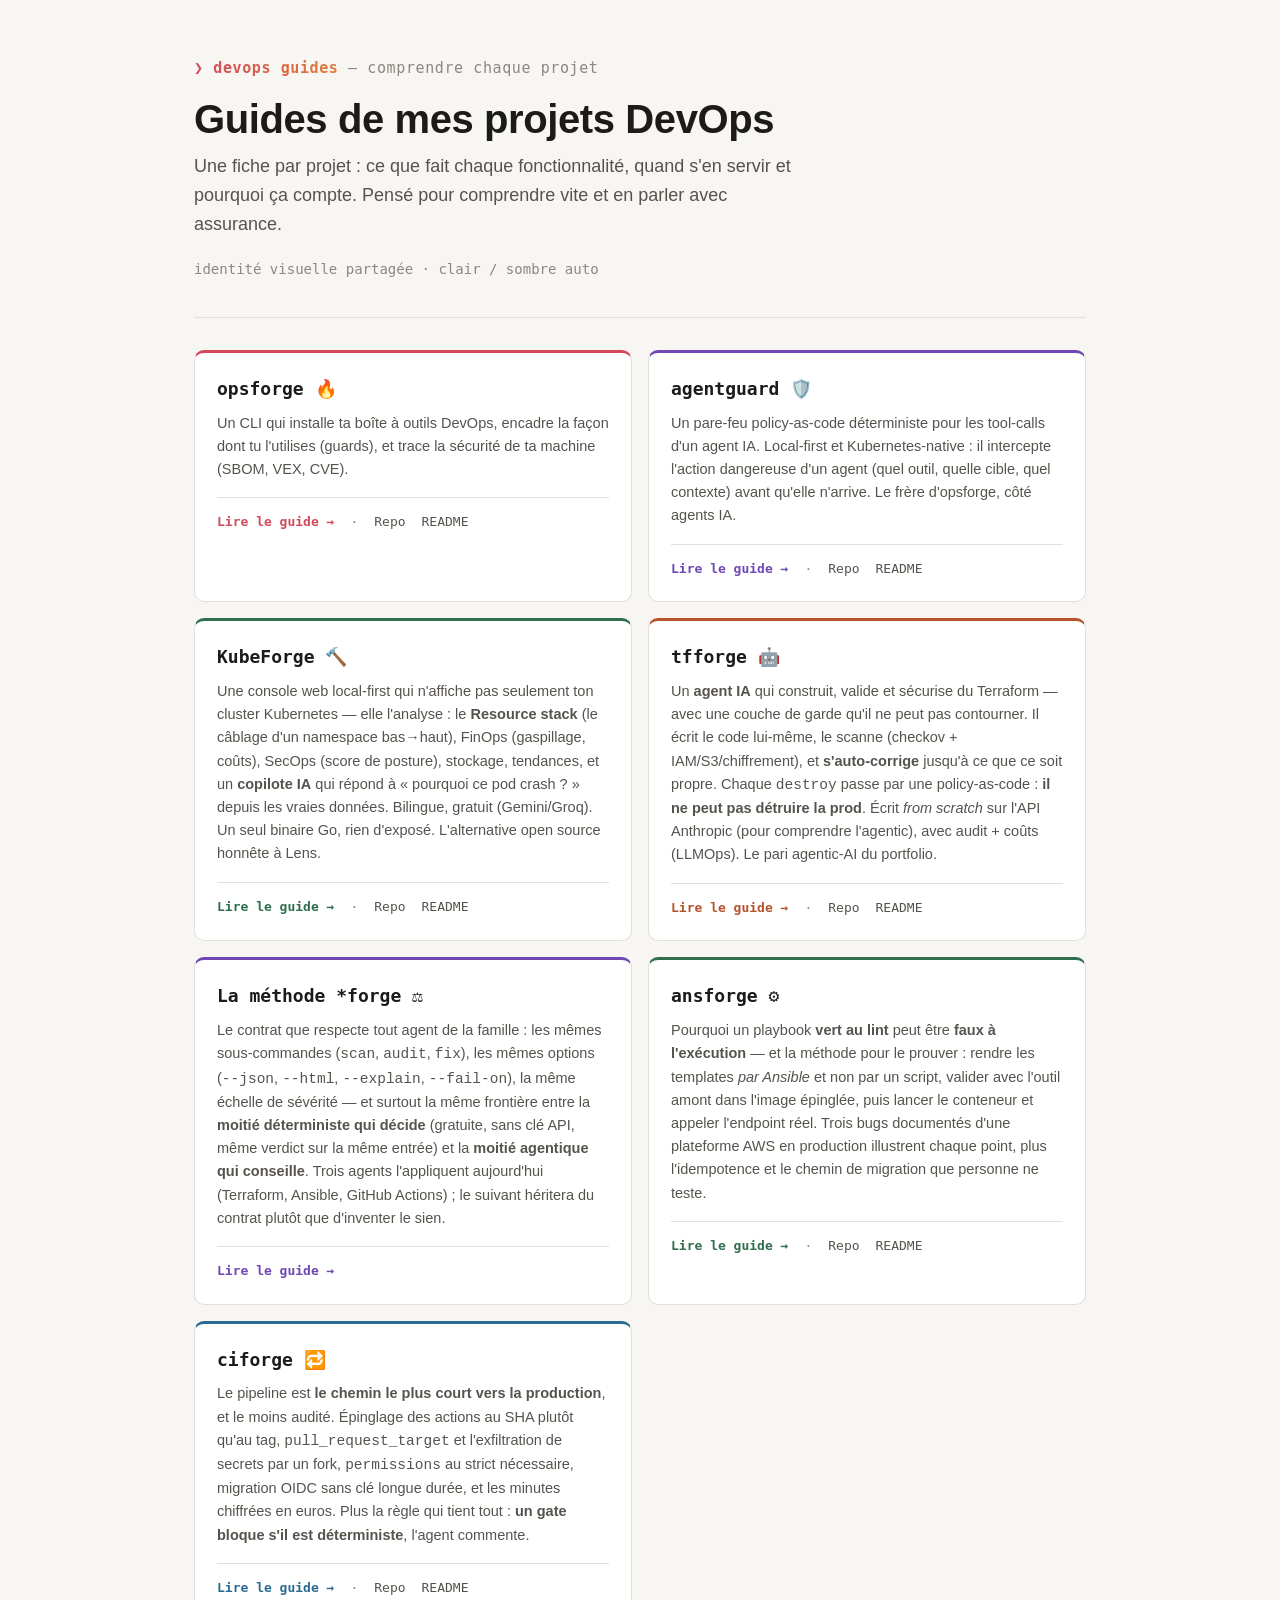
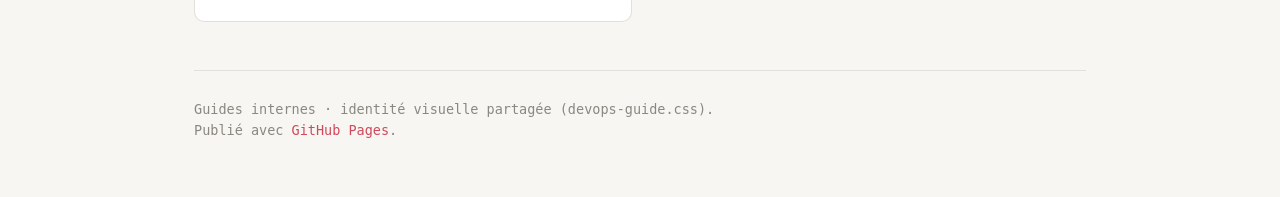
==== commit 3152b3bf: "docs(method): describe a standard, not a trio The page was written as though the family would always" ====
--- a/index.html
+++ b/index.html
@@ -89,7 +89,7 @@
 
     <article class="proj" style="--dot:var(--d-2)">
       <div class="name">La méthode *forge ⚖️</div>
-      <div class="desc">Ce que <strong>tfforge</strong>, <strong>ansforge</strong> et <strong>ciforge</strong> ont en commun : les mêmes sous-commandes (<code>scan</code>, <code>audit</code>, <code>fix</code>), les mêmes options (<code>--json</code>, <code>--html</code>, <code>--explain</code>, <code>--fail-on</code>), la même échelle de sévérité — et surtout la même frontière entre la <strong>moitié déterministe qui décide</strong> (gratuite, sans clé API, même verdict sur la même entrée) et la <strong>moitié agentique qui conseille</strong>. Apprendre un des trois, c'est savoir utiliser les autres.</div>
+      <div class="desc">Le contrat que respecte tout agent de la famille : les mêmes sous-commandes (<code>scan</code>, <code>audit</code>, <code>fix</code>), les mêmes options (<code>--json</code>, <code>--html</code>, <code>--explain</code>, <code>--fail-on</code>), la même échelle de sévérité — et surtout la même frontière entre la <strong>moitié déterministe qui décide</strong> (gratuite, sans clé API, même verdict sur la même entrée) et la <strong>moitié agentique qui conseille</strong>. Trois agents l'appliquent aujourd'hui (Terraform, Ansible, GitHub Actions) ; le suivant héritera du contrat plutôt que d'inventer le sien.</div>
       <div class="links">
         <a href="forge-method-guide.html"><strong>Lire le guide →</strong></a>
       </div>
